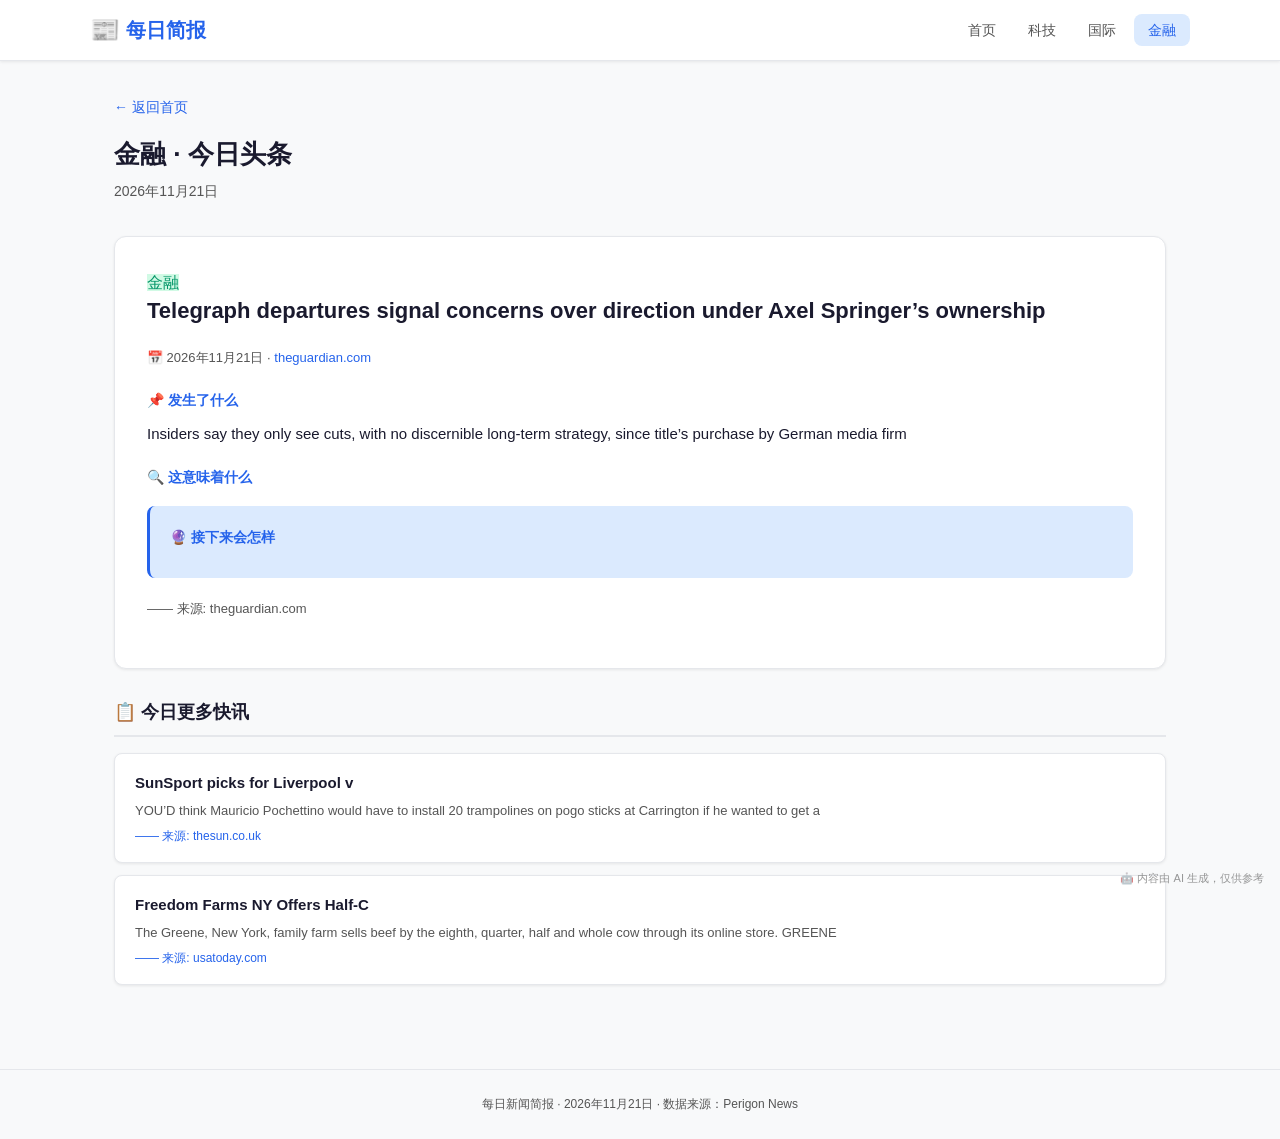
==== public/finance.html @ f63179ae "📰 每日简报 2026-11-21" ====
<!DOCTYPE html>
<html lang="zh-CN">
<head>
  <meta charset="UTF-8">
  <meta name="viewport" content="width=device-width, initial-scale=1.0">
  <title>金融 · 每日新闻简报 2026-11-21</title>
  <link rel="stylesheet" href="styles.css">
</head>
<body>

<nav class="navbar">
  <div class="navbar-inner">
    <a href="index.html" class="logo"><span>📰</span> 每日简报</a>
    <ul class="nav-links">
      <li><a href="index.html">首页</a></li>
      <li><a href="tech.html">科技</a></li>
      <li><a href="politics.html">国际</a></li>
      <li><a href="finance.html" class="active">金融</a></li>
    </ul>
  </div>
</nav>

<div class="container">

  <div class="column-header">
    <a href="index.html" class="back-link">← 返回首页</a>
    <h1>金融 · 今日头条</h1>
    <p style="color:var(--text-secondary);font-size:14px;">2026年11月21日</p>
  </div>

<div class="deep-analysis">

    <span class="tag tag-finance" style="margin-bottom:12px;">金融</span>
    <h2>Telegraph departures signal concerns over direction under Axel Springer’s ownership</h2>

    <p class="article-meta">
      📅 2026年11月21日 ·
      <span class="source">theguardian.com</span>
    </p>

    <div class="section-label">📌 发生了什么</div>
    <p>Insiders say they only see cuts, with no discernible long-term strategy, since title’s purchase by German media firm</p>

    <div class="section-label">🔍 这意味着什么</div>
    <p></p>

    <div class="prediction-box">
      <div class="section-label" style="margin-top:0;">🔮 接下来会怎样</div>
      <p></p>
    </div>

      <p class="article-meta" style="margin-top:20px;">—— 来源: theguardian.com</p>

  </div>

<div class="brief-section">
    <h3>📋 今日更多快讯</h3>

    <div class="brief-item">
      <div class="brief-title">SunSport picks for Liverpool v</div>
      <div class="brief-summary">YOU’D think Mauricio Pochettino would have to install 20 trampolines on pogo sticks at Carrington if he wanted to get a </div>
      <div class="brief-source">—— 来源: thesun.co.uk</div>
    </div>
    <div class="brief-item">
      <div class="brief-title">Freedom Farms NY Offers Half-C</div>
      <div class="brief-summary">The Greene, New York, family farm sells beef by the eighth, quarter, half and whole cow through its online store. GREENE</div>
      <div class="brief-source">—— 来源: usatoday.com</div>
    </div>

  </div>

</div>

<div class="footer">
  <p>每日新闻简报 · 2026年11月21日 · 数据来源：Perigon News</p>
</div>
<div class="ai-badge">🤖 内容由 AI 生成，仅供参考</div>

</body>
</html>
---- public/styles.css ----
/* ========================================
   每日新闻简报 - 响应式样式
   ======================================== */

:root {
  --bg: #f8f9fa;
  --bg-card: #ffffff;
  --text: #1a1a2e;
  --text-secondary: #555;
  --accent: #2563eb;
  --accent-light: #dbeafe;
  --border: #e5e7eb;
  --tag-tech: #3b82f6;
  --tag-politics: #ef4444;
  --tag-finance: #10b981;
  --shadow: 0 1px 3px rgba(0,0,0,0.08);
  --radius: 12px;
}

@media (prefers-color-scheme: dark) {
  :root {
    --bg: #0f172a;
    --bg-card: #1e293b;
    --text: #e2e8f0;
    --text-secondary: #94a3b8;
    --accent: #60a5fa;
    --accent-light: #1e3a5f;
    --border: #334155;
    --shadow: 0 1px 3px rgba(0,0,0,0.3);
  }
}

* { margin: 0; padding: 0; box-sizing: border-box; }

body {
  font-family: -apple-system, BlinkMacSystemFont, "Segoe UI", "Noto Sans SC", "PingFang SC", "Microsoft YaHei", sans-serif;
  background: var(--bg);
  color: var(--text);
  line-height: 1.7;
  min-height: 100vh;
}

/* 导航栏 */
.navbar {
  background: var(--bg-card);
  border-bottom: 1px solid var(--border);
  padding: 0 24px;
  position: sticky;
  top: 0;
  z-index: 100;
  backdrop-filter: blur(12px);
  box-shadow: var(--shadow);
}

.navbar-inner {
  max-width: 1100px;
  margin: 0 auto;
  display: flex;
  align-items: center;
  height: 60px;
  gap: 8px;
}

.navbar .logo {
  font-size: 20px;
  font-weight: 700;
  color: var(--accent);
  text-decoration: none;
  margin-right: auto;
  display: flex;
  align-items: center;
  gap: 6px;
}

.navbar .logo span { font-size: 24px; }

.nav-links {
  display: flex;
  gap: 4px;
  list-style: none;
}

.nav-links a {
  text-decoration: none;
  color: var(--text-secondary);
  padding: 8px 14px;
  border-radius: 8px;
  font-size: 14px;
  font-weight: 500;
  transition: all 0.2s;
}

.nav-links a:hover,
.nav-links a.active {
  background: var(--accent-light);
  color: var(--accent);
}

/* 主容器 */
.container {
  max-width: 1100px;
  margin: 0 auto;
  padding: 32px 24px;
}

/* 日期标题 */
.date-header {
  text-align: center;
  margin-bottom: 36px;
}

.date-header h1 {
  font-size: 28px;
  font-weight: 700;
  margin-bottom: 6px;
}

.date-header p {
  color: var(--text-secondary);
  font-size: 14px;
}

/* 首页三栏概览 */
.overview-grid {
  display: grid;
  grid-template-columns: repeat(3, 1fr);
  gap: 20px;
  margin-bottom: 40px;
}

@media (max-width: 900px) {
  .overview-grid { grid-template-columns: repeat(2, 1fr); }
}

@media (max-width: 600px) {
  .overview-grid { grid-template-columns: 1fr; }
}

.overview-card {
  background: var(--bg-card);
  border-radius: var(--radius);
  padding: 24px;
  box-shadow: var(--shadow);
  border: 1px solid var(--border);
  transition: transform 0.2s;
  text-decoration: none;
  color: inherit;
  display: block;
}

.overview-card:hover { transform: translateY(-2px); }

.overview-card .card-img {
  display: block;
  width: calc(100% + 48px);
  height: 180px;
  object-fit: cover;
  margin: -24px -24px 16px -24px;
  border-radius: var(--radius) var(--radius) 0 0;
  background: var(--accent-light);
}

.overview-card .tag {
  display: inline-block;
  padding: 4px 12px;
  border-radius: 20px;
  font-size: 12px;
  font-weight: 600;
  margin-bottom: 12px;
}

.tag-tech { background: #dbeafe; color: #2563eb; }
.tag-politics { background: #fee2e2; color: #dc2626; }
.tag-finance { background: #d1fae5; color: #059669; }

@media (prefers-color-scheme: dark) {
  .tag-tech { background: #1e3a5f; color: #60a5fa; }
  .tag-politics { background: #3b1a1a; color: #f87171; }
  .tag-finance { background: #0a3d2a; color: #34d399; }
}

.overview-card h3 {
  font-size: 16px;
  margin-bottom: 8px;
  line-height: 1.4;
}

.overview-card .excerpt {
  font-size: 13px;
  color: var(--text-secondary);
  line-height: 1.5;
}

.overview-card .more-link {
  display: inline-block;
  margin-top: 12px;
  font-size: 13px;
  color: var(--accent);
  font-weight: 500;
}

/* 栏目页 */
.column-header {
  margin-bottom: 32px;
}

.column-header h1 {
  font-size: 26px;
  margin-bottom: 4px;
}

.column-header .back-link {
  color: var(--accent);
  text-decoration: none;
  font-size: 14px;
  display: inline-flex;
  align-items: center;
  gap: 4px;
  margin-bottom: 12px;
}

.column-header .back-link:hover { text-decoration: underline; }

/* 深度分析卡片 */
.deep-analysis {
  background: var(--bg-card);
  border-radius: var(--radius);
  padding: 32px;
  box-shadow: var(--shadow);
  border: 1px solid var(--border);
  margin-bottom: 28px;
}

.deep-analysis .article-meta {
  font-size: 13px;
  color: var(--text-secondary);
  margin-bottom: 16px;
}

.deep-analysis .article-meta .source {
  color: var(--accent);
}

.deep-analysis h2 {
  font-size: 22px;
  line-height: 1.4;
  margin-bottom: 20px;
}

.deep-analysis .section-label {
  font-size: 14px;
  font-weight: 600;
  color: var(--accent);
  margin-bottom: 8px;
  margin-top: 20px;
}

.deep-analysis .section-label:first-child { margin-top: 0; }

.deep-analysis p {
  margin-bottom: 16px;
  font-size: 15px;
  color: var(--text);
  text-align: justify;
}

.deep-analysis .prediction-box {
  background: var(--accent-light);
  border-radius: 8px;
  padding: 20px;
  margin-top: 16px;
  border-left: 3px solid var(--accent);
}

.deep-analysis .prediction-box p {
  margin-bottom: 0;
  font-size: 14px;
}

/* 快讯列表 */
.brief-section {
  margin-top: 28px;
}

.brief-section h3 {
  font-size: 18px;
  margin-bottom: 16px;
  padding-bottom: 8px;
  border-bottom: 2px solid var(--border);
}

.brief-item {
  background: var(--bg-card);
  border-radius: 8px;
  padding: 16px 20px;
  box-shadow: var(--shadow);
  border: 1px solid var(--border);
  margin-bottom: 12px;
}

.brief-item .brief-title {
  font-size: 15px;
  font-weight: 600;
  margin-bottom: 4px;
}

.brief-item .brief-summary {
  font-size: 13px;
  color: var(--text-secondary);
}

.brief-item .brief-source {
  font-size: 12px;
  color: var(--accent);
  margin-top: 4px;
}

/* 底部 */
.footer {
  text-align: center;
  padding: 24px;
  color: var(--text-secondary);
  font-size: 12px;
  border-top: 1px solid var(--border);
  margin-top: 40px;
}

/* 空状态 */
.empty-state {
  text-align: center;
  padding: 60px 24px;
  color: var(--text-secondary);
}

.empty-state .icon { font-size: 48px; margin-bottom: 16px; }
.empty-state p { font-size: 14px; }

/* AI 生成标识 */
.ai-badge {
  position: fixed;
  bottom: 12px;
  right: 16px;
  font-size: 11px;
  color: var(--text-secondary);
  opacity: 0.6;
  z-index: 50;
  pointer-events: none;
}
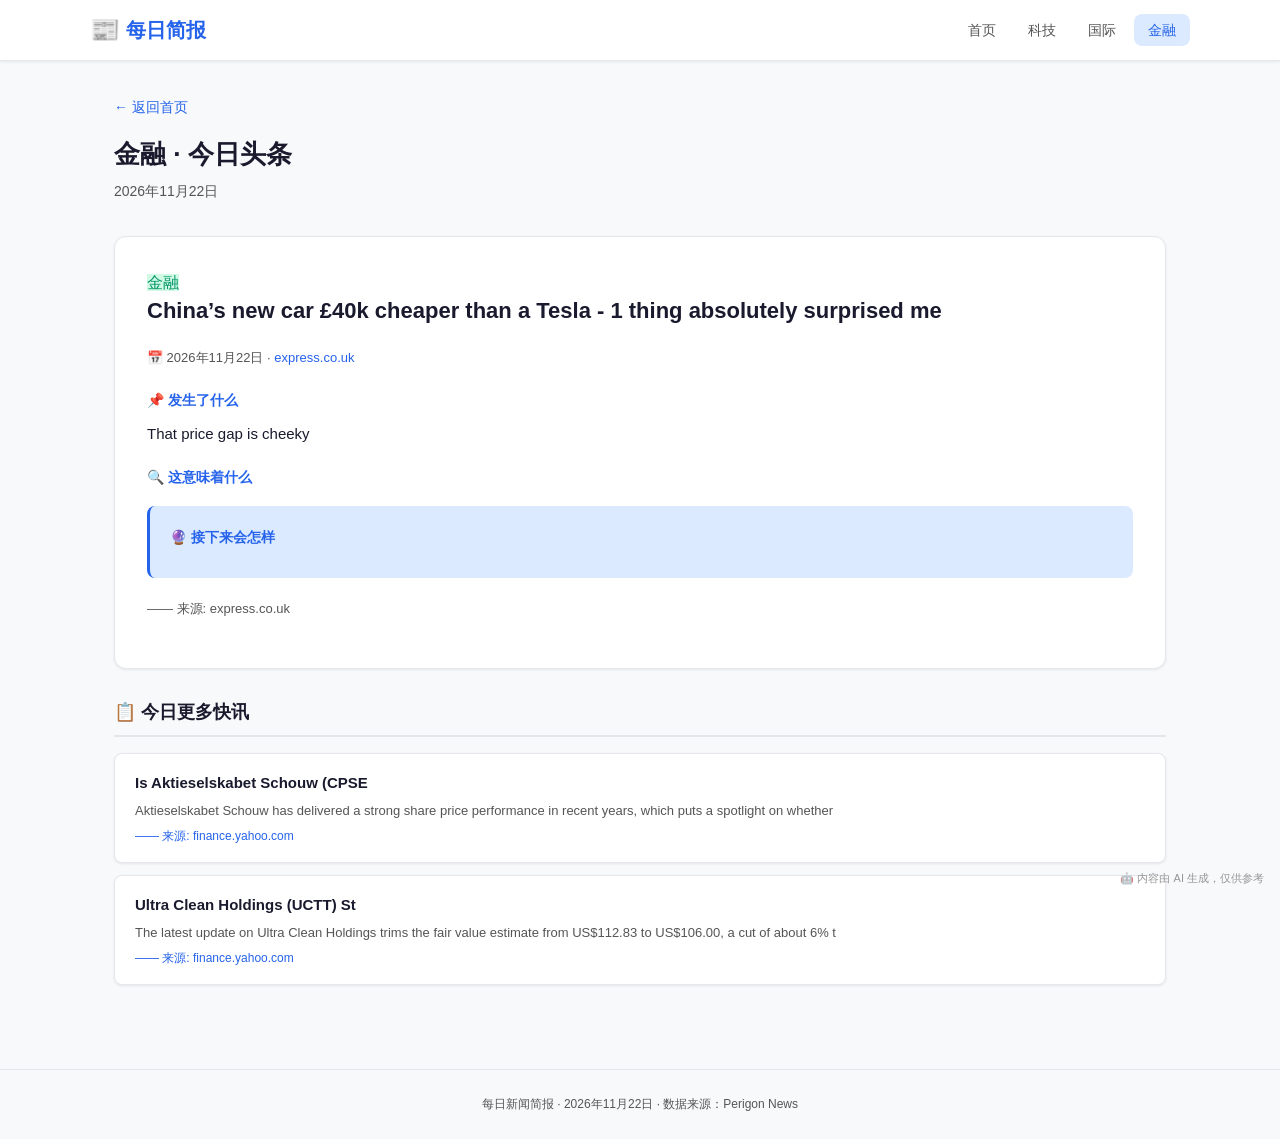
==== commit 6c28dbb4: "📰 每日简报 2026-11-22" ====
--- a/public/finance.html
+++ b/public/finance.html
@@ -3,7 +3,7 @@
 <head>
   <meta charset="UTF-8">
   <meta name="viewport" content="width=device-width, initial-scale=1.0">
-  <title>金融 · 每日新闻简报 2026-11-21</title>
+  <title>金融 · 每日新闻简报 2026-11-22</title>
   <link rel="stylesheet" href="styles.css">
 </head>
 <body>
@@ -25,21 +25,21 @@
   <div class="column-header">
     <a href="index.html" class="back-link">← 返回首页</a>
     <h1>金融 · 今日头条</h1>
-    <p style="color:var(--text-secondary);font-size:14px;">2026年11月21日</p>
+    <p style="color:var(--text-secondary);font-size:14px;">2026年11月22日</p>
   </div>
 
 <div class="deep-analysis">
 
     <span class="tag tag-finance" style="margin-bottom:12px;">金融</span>
-    <h2>Telegraph departures signal concerns over direction under Axel Springer’s ownership</h2>
+    <h2>China’s new car £40k cheaper than a Tesla - 1 thing absolutely surprised me</h2>
 
     <p class="article-meta">
-      📅 2026年11月21日 ·
-      <span class="source">theguardian.com</span>
+      📅 2026年11月22日 ·
+      <span class="source">express.co.uk</span>
     </p>
 
     <div class="section-label">📌 发生了什么</div>
-    <p>Insiders say they only see cuts, with no discernible long-term strategy, since title’s purchase by German media firm</p>
+    <p>That price gap is cheeky</p>
 
     <div class="section-label">🔍 这意味着什么</div>
     <p></p>
@@ -49,7 +49,7 @@
       <p></p>
     </div>
 
-      <p class="article-meta" style="margin-top:20px;">—— 来源: theguardian.com</p>
+      <p class="article-meta" style="margin-top:20px;">—— 来源: express.co.uk</p>
 
   </div>
 
@@ -57,14 +57,14 @@
     <h3>📋 今日更多快讯</h3>
 
     <div class="brief-item">
-      <div class="brief-title">SunSport picks for Liverpool v</div>
-      <div class="brief-summary">YOU’D think Mauricio Pochettino would have to install 20 trampolines on pogo sticks at Carrington if he wanted to get a </div>
-      <div class="brief-source">—— 来源: thesun.co.uk</div>
+      <div class="brief-title">Is Aktieselskabet Schouw (CPSE</div>
+      <div class="brief-summary">Aktieselskabet Schouw has delivered a strong share price performance in recent years, which puts a spotlight on whether </div>
+      <div class="brief-source">—— 来源: finance.yahoo.com</div>
     </div>
     <div class="brief-item">
-      <div class="brief-title">Freedom Farms NY Offers Half-C</div>
-      <div class="brief-summary">The Greene, New York, family farm sells beef by the eighth, quarter, half and whole cow through its online store. GREENE</div>
-      <div class="brief-source">—— 来源: usatoday.com</div>
+      <div class="brief-title">Ultra Clean Holdings (UCTT) St</div>
+      <div class="brief-summary">The latest update on Ultra Clean Holdings trims the fair value estimate from US$112.83 to US$106.00, a cut of about 6% t</div>
+      <div class="brief-source">—— 来源: finance.yahoo.com</div>
     </div>
 
   </div>
@@ -72,7 +72,7 @@
 </div>
 
 <div class="footer">
-  <p>每日新闻简报 · 2026年11月21日 · 数据来源：Perigon News</p>
+  <p>每日新闻简报 · 2026年11月22日 · 数据来源：Perigon News</p>
 </div>
 <div class="ai-badge">🤖 内容由 AI 生成，仅供参考</div>
 
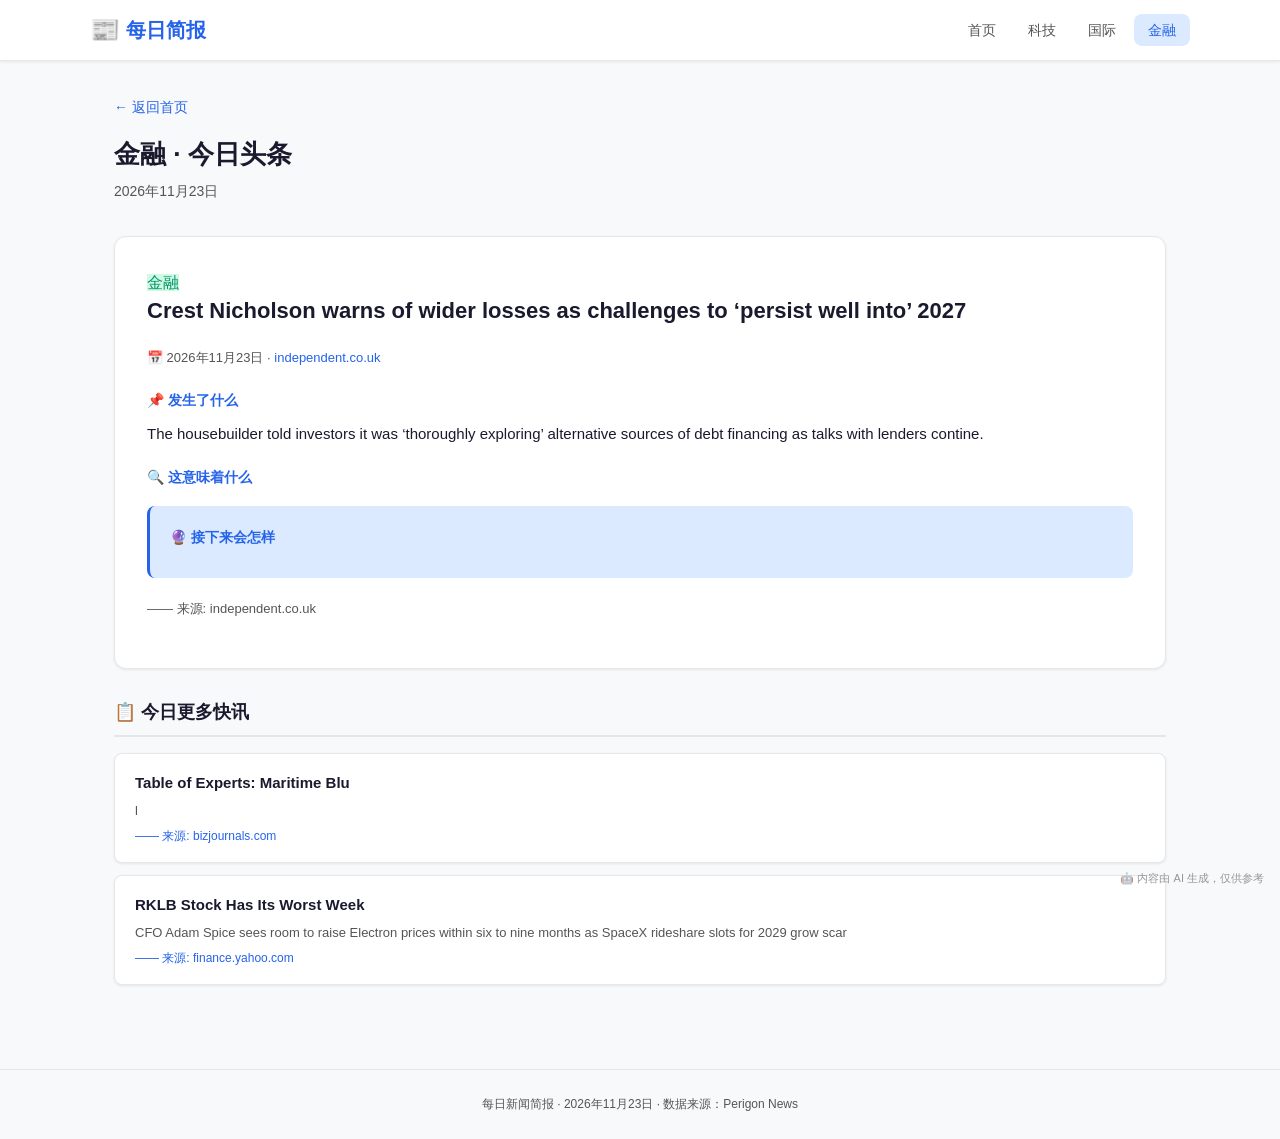
==== commit 5c0733ce: "📰 每日简报 2026-11-23" ====
--- a/public/finance.html
+++ b/public/finance.html
@@ -3,7 +3,7 @@
 <head>
   <meta charset="UTF-8">
   <meta name="viewport" content="width=device-width, initial-scale=1.0">
-  <title>金融 · 每日新闻简报 2026-11-22</title>
+  <title>金融 · 每日新闻简报 2026-11-23</title>
   <link rel="stylesheet" href="styles.css">
 </head>
 <body>
@@ -25,21 +25,21 @@
   <div class="column-header">
     <a href="index.html" class="back-link">← 返回首页</a>
     <h1>金融 · 今日头条</h1>
-    <p style="color:var(--text-secondary);font-size:14px;">2026年11月22日</p>
+    <p style="color:var(--text-secondary);font-size:14px;">2026年11月23日</p>
   </div>
 
 <div class="deep-analysis">
 
     <span class="tag tag-finance" style="margin-bottom:12px;">金融</span>
-    <h2>China’s new car £40k cheaper than a Tesla - 1 thing absolutely surprised me</h2>
+    <h2>Crest Nicholson warns of wider losses as challenges to ‘persist well into’ 2027</h2>
 
     <p class="article-meta">
-      📅 2026年11月22日 ·
-      <span class="source">express.co.uk</span>
+      📅 2026年11月23日 ·
+      <span class="source">independent.co.uk</span>
     </p>
 
     <div class="section-label">📌 发生了什么</div>
-    <p>That price gap is cheeky</p>
+    <p>The housebuilder told investors it was ‘thoroughly exploring’ alternative sources of debt financing as talks with lenders contine.</p>
 
     <div class="section-label">🔍 这意味着什么</div>
     <p></p>
@@ -49,7 +49,7 @@
       <p></p>
     </div>
 
-      <p class="article-meta" style="margin-top:20px;">—— 来源: express.co.uk</p>
+      <p class="article-meta" style="margin-top:20px;">—— 来源: independent.co.uk</p>
 
   </div>
 
@@ -57,13 +57,13 @@
     <h3>📋 今日更多快讯</h3>
 
     <div class="brief-item">
-      <div class="brief-title">Is Aktieselskabet Schouw (CPSE</div>
-      <div class="brief-summary">Aktieselskabet Schouw has delivered a strong share price performance in recent years, which puts a spotlight on whether </div>
-      <div class="brief-source">—— 来源: finance.yahoo.com</div>
+      <div class="brief-title">Table of Experts: Maritime Blu</div>
+      <div class="brief-summary">l</div>
+      <div class="brief-source">—— 来源: bizjournals.com</div>
     </div>
     <div class="brief-item">
-      <div class="brief-title">Ultra Clean Holdings (UCTT) St</div>
-      <div class="brief-summary">The latest update on Ultra Clean Holdings trims the fair value estimate from US$112.83 to US$106.00, a cut of about 6% t</div>
+      <div class="brief-title">RKLB Stock Has Its Worst Week </div>
+      <div class="brief-summary">CFO Adam Spice sees room to raise Electron prices within six to nine months as SpaceX rideshare slots for 2029 grow scar</div>
       <div class="brief-source">—— 来源: finance.yahoo.com</div>
     </div>
 
@@ -72,7 +72,7 @@
 </div>
 
 <div class="footer">
-  <p>每日新闻简报 · 2026年11月22日 · 数据来源：Perigon News</p>
+  <p>每日新闻简报 · 2026年11月23日 · 数据来源：Perigon News</p>
 </div>
 <div class="ai-badge">🤖 内容由 AI 生成，仅供参考</div>
 
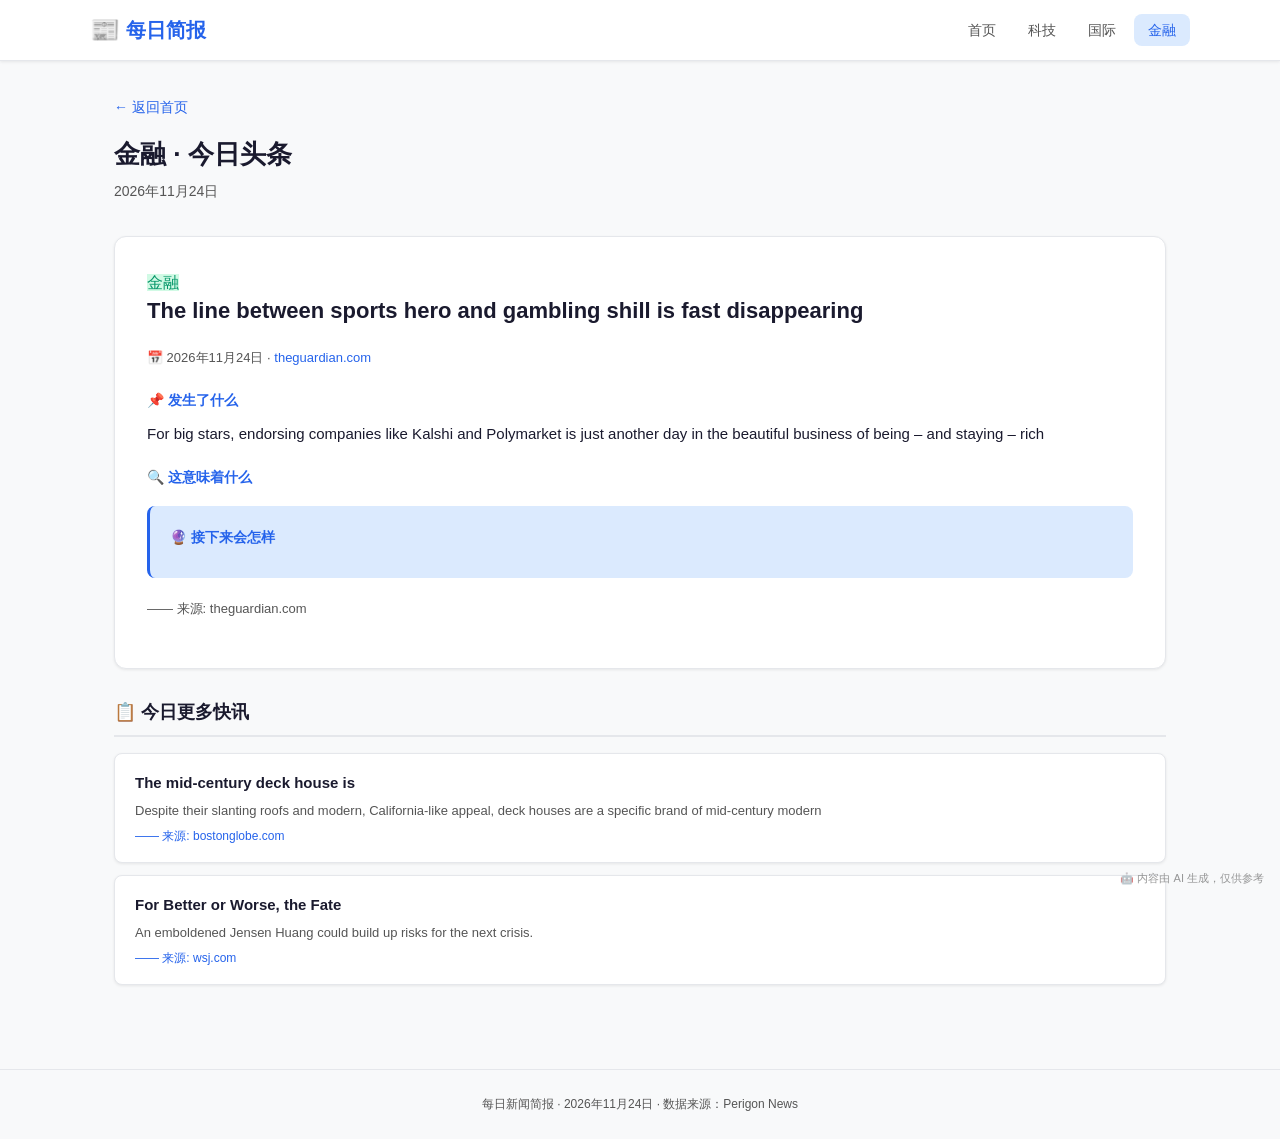
==== commit e2afe699: "📰 每日简报 2026-11-24" ====
--- a/public/finance.html
+++ b/public/finance.html
@@ -3,7 +3,7 @@
 <head>
   <meta charset="UTF-8">
   <meta name="viewport" content="width=device-width, initial-scale=1.0">
-  <title>金融 · 每日新闻简报 2026-11-23</title>
+  <title>金融 · 每日新闻简报 2026-11-24</title>
   <link rel="stylesheet" href="styles.css">
 </head>
 <body>
@@ -25,21 +25,21 @@
   <div class="column-header">
     <a href="index.html" class="back-link">← 返回首页</a>
     <h1>金融 · 今日头条</h1>
-    <p style="color:var(--text-secondary);font-size:14px;">2026年11月23日</p>
+    <p style="color:var(--text-secondary);font-size:14px;">2026年11月24日</p>
   </div>
 
 <div class="deep-analysis">
 
     <span class="tag tag-finance" style="margin-bottom:12px;">金融</span>
-    <h2>Crest Nicholson warns of wider losses as challenges to ‘persist well into’ 2027</h2>
+    <h2>The line between sports hero and gambling shill is fast disappearing</h2>
 
     <p class="article-meta">
-      📅 2026年11月23日 ·
-      <span class="source">independent.co.uk</span>
+      📅 2026年11月24日 ·
+      <span class="source">theguardian.com</span>
     </p>
 
     <div class="section-label">📌 发生了什么</div>
-    <p>The housebuilder told investors it was ‘thoroughly exploring’ alternative sources of debt financing as talks with lenders contine.</p>
+    <p>For big stars, endorsing companies like Kalshi and Polymarket is just another day in the beautiful business of being – and staying – rich</p>
 
     <div class="section-label">🔍 这意味着什么</div>
     <p></p>
@@ -49,7 +49,7 @@
       <p></p>
     </div>
 
-      <p class="article-meta" style="margin-top:20px;">—— 来源: independent.co.uk</p>
+      <p class="article-meta" style="margin-top:20px;">—— 来源: theguardian.com</p>
 
   </div>
 
@@ -57,14 +57,14 @@
     <h3>📋 今日更多快讯</h3>
 
     <div class="brief-item">
-      <div class="brief-title">Table of Experts: Maritime Blu</div>
-      <div class="brief-summary">l</div>
-      <div class="brief-source">—— 来源: bizjournals.com</div>
+      <div class="brief-title">The mid-century deck house is </div>
+      <div class="brief-summary">Despite their slanting roofs and modern, California-like appeal, deck houses are a specific brand of mid-century modern </div>
+      <div class="brief-source">—— 来源: bostonglobe.com</div>
     </div>
     <div class="brief-item">
-      <div class="brief-title">RKLB Stock Has Its Worst Week </div>
-      <div class="brief-summary">CFO Adam Spice sees room to raise Electron prices within six to nine months as SpaceX rideshare slots for 2029 grow scar</div>
-      <div class="brief-source">—— 来源: finance.yahoo.com</div>
+      <div class="brief-title">For Better or Worse, the Fate </div>
+      <div class="brief-summary">An emboldened Jensen Huang could build up risks for the next crisis.</div>
+      <div class="brief-source">—— 来源: wsj.com</div>
     </div>
 
   </div>
@@ -72,7 +72,7 @@
 </div>
 
 <div class="footer">
-  <p>每日新闻简报 · 2026年11月23日 · 数据来源：Perigon News</p>
+  <p>每日新闻简报 · 2026年11月24日 · 数据来源：Perigon News</p>
 </div>
 <div class="ai-badge">🤖 内容由 AI 生成，仅供参考</div>
 
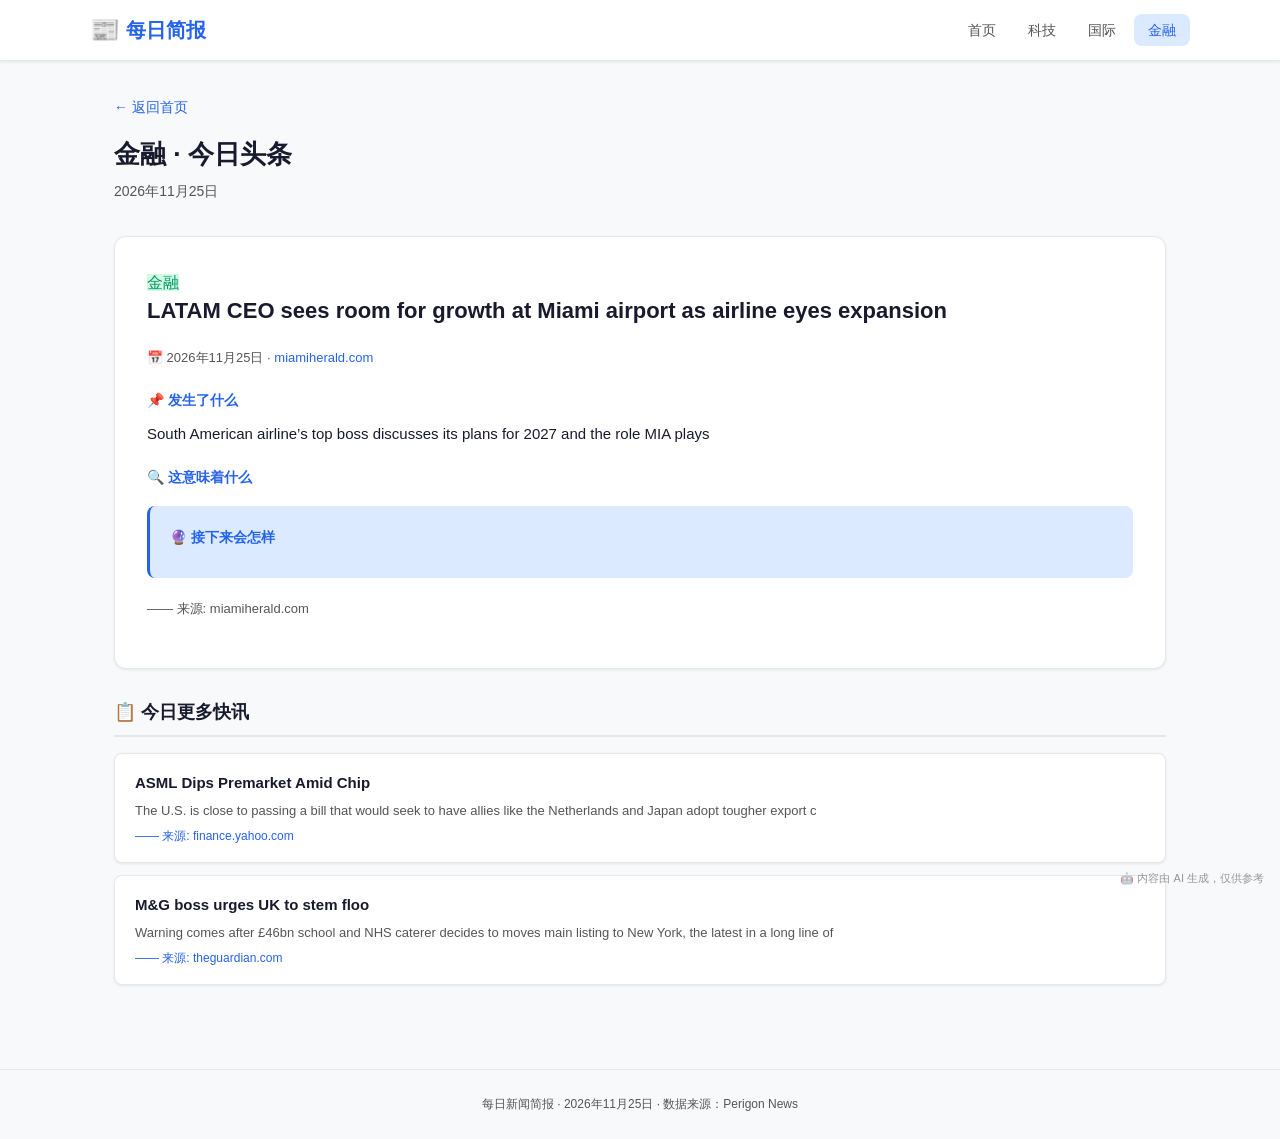
==== commit 633c4db6: "📰 每日简报 2026-11-25" ====
--- a/public/finance.html
+++ b/public/finance.html
@@ -3,7 +3,7 @@
 <head>
   <meta charset="UTF-8">
   <meta name="viewport" content="width=device-width, initial-scale=1.0">
-  <title>金融 · 每日新闻简报 2026-11-24</title>
+  <title>金融 · 每日新闻简报 2026-11-25</title>
   <link rel="stylesheet" href="styles.css">
 </head>
 <body>
@@ -25,21 +25,21 @@
   <div class="column-header">
     <a href="index.html" class="back-link">← 返回首页</a>
     <h1>金融 · 今日头条</h1>
-    <p style="color:var(--text-secondary);font-size:14px;">2026年11月24日</p>
+    <p style="color:var(--text-secondary);font-size:14px;">2026年11月25日</p>
   </div>
 
 <div class="deep-analysis">
 
     <span class="tag tag-finance" style="margin-bottom:12px;">金融</span>
-    <h2>The line between sports hero and gambling shill is fast disappearing</h2>
+    <h2>LATAM CEO sees room for growth at Miami airport as airline eyes expansion</h2>
 
     <p class="article-meta">
-      📅 2026年11月24日 ·
-      <span class="source">theguardian.com</span>
+      📅 2026年11月25日 ·
+      <span class="source">miamiherald.com</span>
     </p>
 
     <div class="section-label">📌 发生了什么</div>
-    <p>For big stars, endorsing companies like Kalshi and Polymarket is just another day in the beautiful business of being – and staying – rich</p>
+    <p>South American airline’s top boss discusses its plans for 2027 and the role MIA plays</p>
 
     <div class="section-label">🔍 这意味着什么</div>
     <p></p>
@@ -49,7 +49,7 @@
       <p></p>
     </div>
 
-      <p class="article-meta" style="margin-top:20px;">—— 来源: theguardian.com</p>
+      <p class="article-meta" style="margin-top:20px;">—— 来源: miamiherald.com</p>
 
   </div>
 
@@ -57,14 +57,14 @@
     <h3>📋 今日更多快讯</h3>
 
     <div class="brief-item">
-      <div class="brief-title">The mid-century deck house is </div>
-      <div class="brief-summary">Despite their slanting roofs and modern, California-like appeal, deck houses are a specific brand of mid-century modern </div>
-      <div class="brief-source">—— 来源: bostonglobe.com</div>
+      <div class="brief-title">ASML Dips Premarket Amid Chip </div>
+      <div class="brief-summary">The U.S. is close to passing a bill that would seek to have allies like the Netherlands and Japan adopt tougher export c</div>
+      <div class="brief-source">—— 来源: finance.yahoo.com</div>
     </div>
     <div class="brief-item">
-      <div class="brief-title">For Better or Worse, the Fate </div>
-      <div class="brief-summary">An emboldened Jensen Huang could build up risks for the next crisis.</div>
-      <div class="brief-source">—— 来源: wsj.com</div>
+      <div class="brief-title">M&G boss urges UK to stem floo</div>
+      <div class="brief-summary">Warning comes after £46bn school and NHS caterer decides to moves main listing to New York, the latest in a long line of</div>
+      <div class="brief-source">—— 来源: theguardian.com</div>
     </div>
 
   </div>
@@ -72,7 +72,7 @@
 </div>
 
 <div class="footer">
-  <p>每日新闻简报 · 2026年11月24日 · 数据来源：Perigon News</p>
+  <p>每日新闻简报 · 2026年11月25日 · 数据来源：Perigon News</p>
 </div>
 <div class="ai-badge">🤖 内容由 AI 生成，仅供参考</div>
 
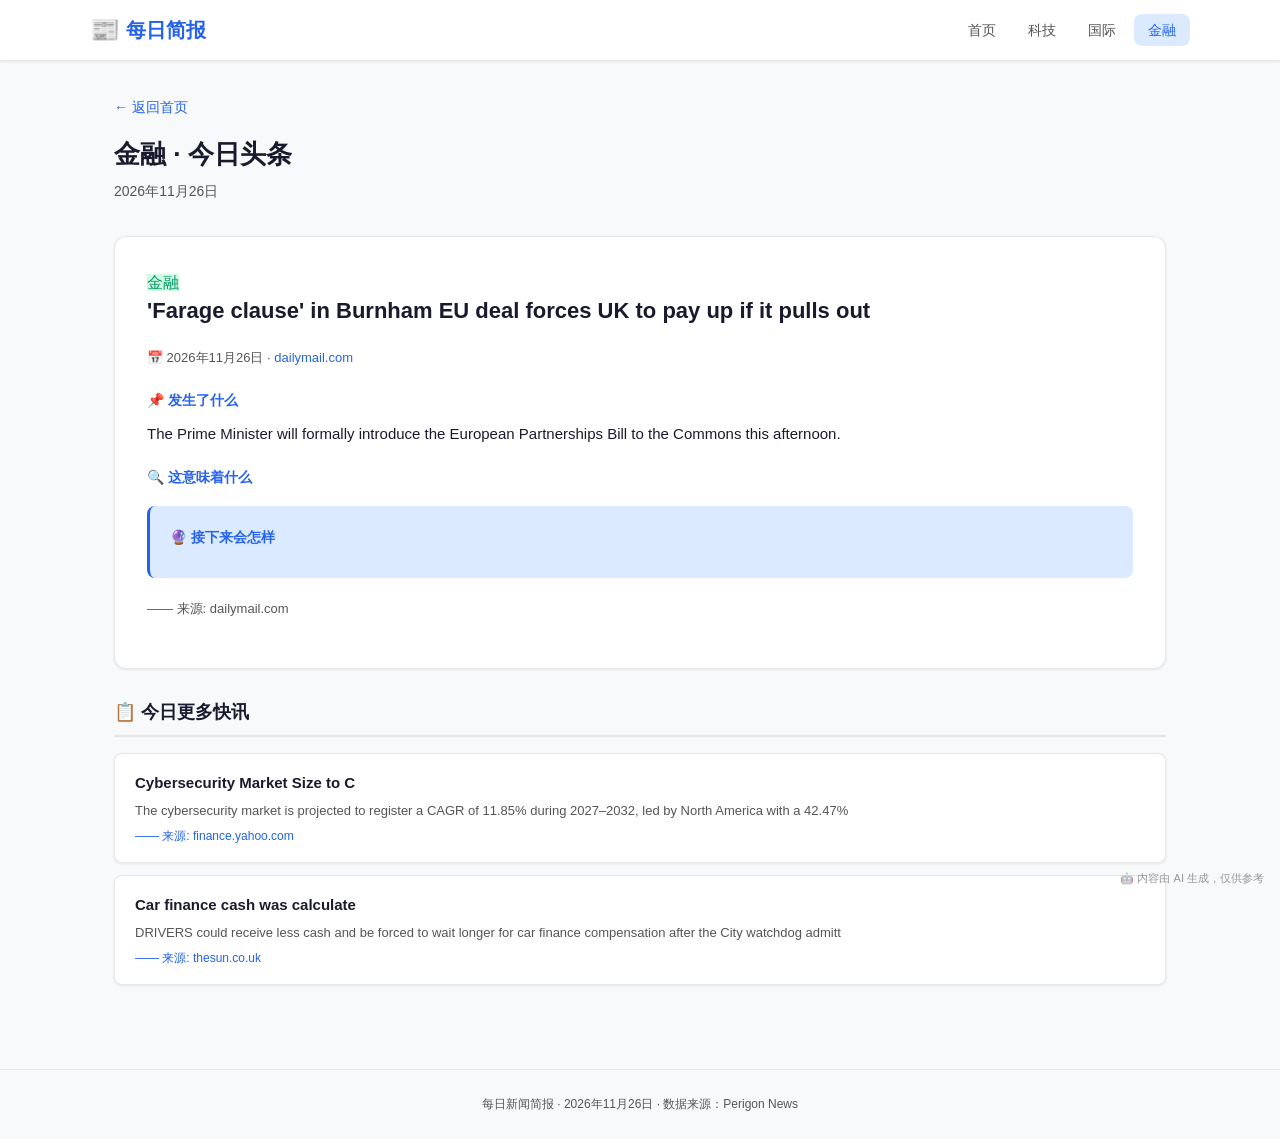
==== commit e2bfbf81: "📰 每日简报 2026-11-26" ====
--- a/public/finance.html
+++ b/public/finance.html
@@ -3,7 +3,7 @@
 <head>
   <meta charset="UTF-8">
   <meta name="viewport" content="width=device-width, initial-scale=1.0">
-  <title>金融 · 每日新闻简报 2026-11-25</title>
+  <title>金融 · 每日新闻简报 2026-11-26</title>
   <link rel="stylesheet" href="styles.css">
 </head>
 <body>
@@ -25,21 +25,21 @@
   <div class="column-header">
     <a href="index.html" class="back-link">← 返回首页</a>
     <h1>金融 · 今日头条</h1>
-    <p style="color:var(--text-secondary);font-size:14px;">2026年11月25日</p>
+    <p style="color:var(--text-secondary);font-size:14px;">2026年11月26日</p>
   </div>
 
 <div class="deep-analysis">
 
     <span class="tag tag-finance" style="margin-bottom:12px;">金融</span>
-    <h2>LATAM CEO sees room for growth at Miami airport as airline eyes expansion</h2>
+    <h2>'Farage clause' in Burnham EU deal forces UK to pay up if it pulls out</h2>
 
     <p class="article-meta">
-      📅 2026年11月25日 ·
-      <span class="source">miamiherald.com</span>
+      📅 2026年11月26日 ·
+      <span class="source">dailymail.com</span>
     </p>
 
     <div class="section-label">📌 发生了什么</div>
-    <p>South American airline’s top boss discusses its plans for 2027 and the role MIA plays</p>
+    <p>The Prime Minister will formally introduce the European Partnerships Bill to the Commons this afternoon.</p>
 
     <div class="section-label">🔍 这意味着什么</div>
     <p></p>
@@ -49,7 +49,7 @@
       <p></p>
     </div>
 
-      <p class="article-meta" style="margin-top:20px;">—— 来源: miamiherald.com</p>
+      <p class="article-meta" style="margin-top:20px;">—— 来源: dailymail.com</p>
 
   </div>
 
@@ -57,14 +57,14 @@
     <h3>📋 今日更多快讯</h3>
 
     <div class="brief-item">
-      <div class="brief-title">ASML Dips Premarket Amid Chip </div>
-      <div class="brief-summary">The U.S. is close to passing a bill that would seek to have allies like the Netherlands and Japan adopt tougher export c</div>
+      <div class="brief-title">Cybersecurity Market Size to C</div>
+      <div class="brief-summary">The cybersecurity market is projected to register a CAGR of 11.85% during 2027–2032, led by North America with a 42.47% </div>
       <div class="brief-source">—— 来源: finance.yahoo.com</div>
     </div>
     <div class="brief-item">
-      <div class="brief-title">M&G boss urges UK to stem floo</div>
-      <div class="brief-summary">Warning comes after £46bn school and NHS caterer decides to moves main listing to New York, the latest in a long line of</div>
-      <div class="brief-source">—— 来源: theguardian.com</div>
+      <div class="brief-title">Car finance cash was calculate</div>
+      <div class="brief-summary">DRIVERS could receive less cash and be forced to wait longer for car finance compensation after the City watchdog admitt</div>
+      <div class="brief-source">—— 来源: thesun.co.uk</div>
     </div>
 
   </div>
@@ -72,7 +72,7 @@
 </div>
 
 <div class="footer">
-  <p>每日新闻简报 · 2026年11月25日 · 数据来源：Perigon News</p>
+  <p>每日新闻简报 · 2026年11月26日 · 数据来源：Perigon News</p>
 </div>
 <div class="ai-badge">🤖 内容由 AI 生成，仅供参考</div>
 
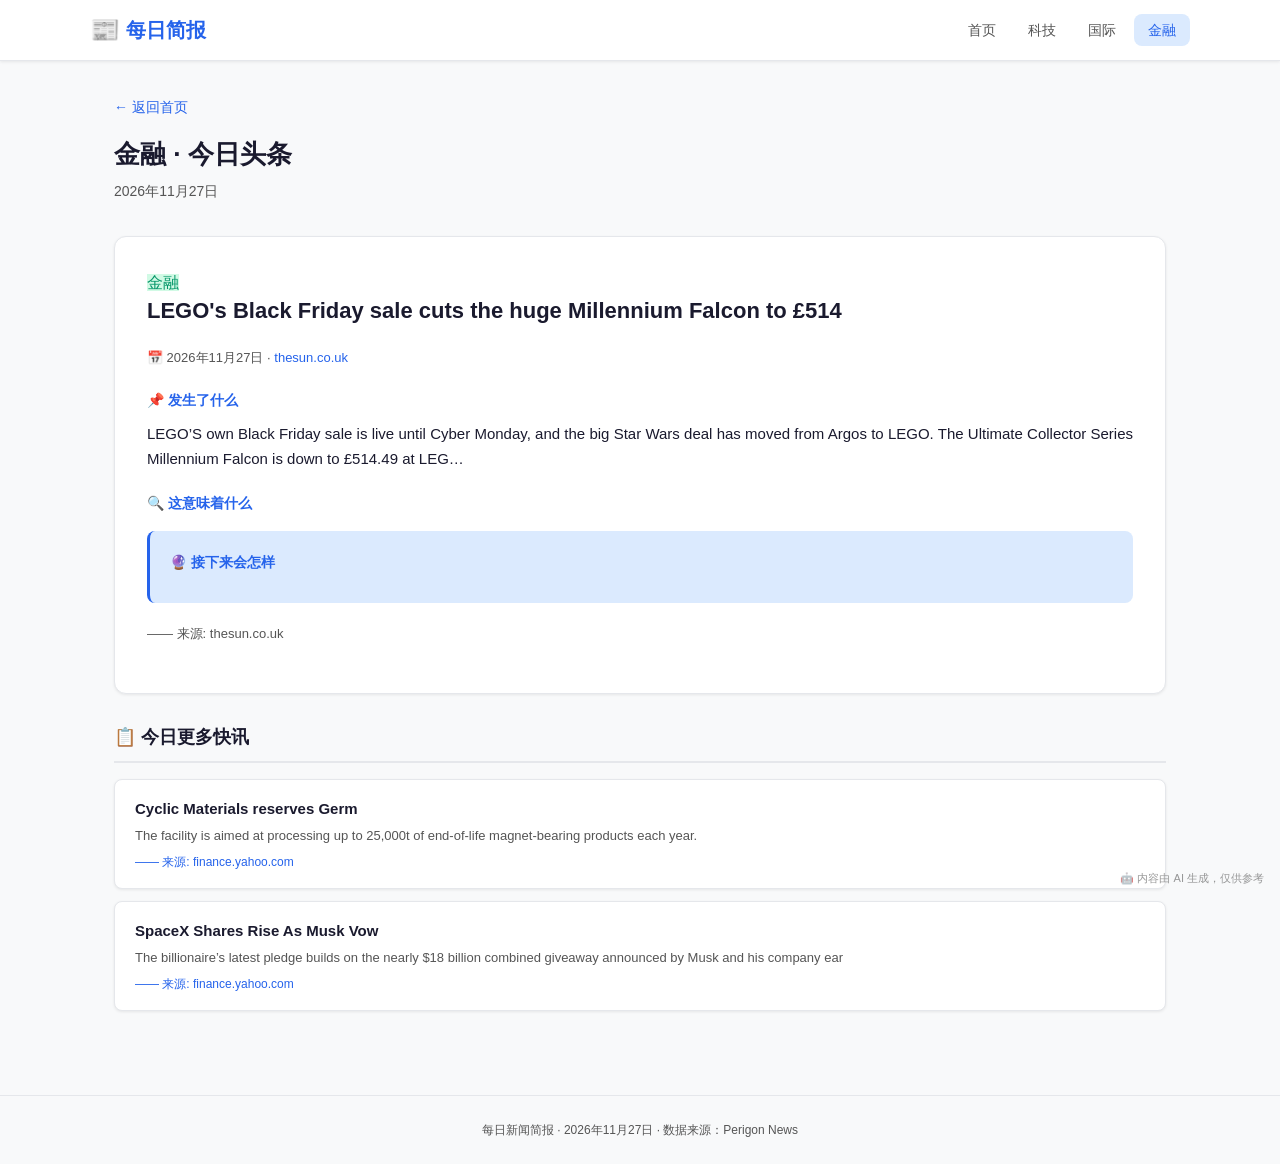
==== commit d4ff252c: "📰 每日简报 2026-11-27" ====
--- a/public/finance.html
+++ b/public/finance.html
@@ -3,7 +3,7 @@
 <head>
   <meta charset="UTF-8">
   <meta name="viewport" content="width=device-width, initial-scale=1.0">
-  <title>金融 · 每日新闻简报 2026-11-26</title>
+  <title>金融 · 每日新闻简报 2026-11-27</title>
   <link rel="stylesheet" href="styles.css">
 </head>
 <body>
@@ -25,21 +25,21 @@
   <div class="column-header">
     <a href="index.html" class="back-link">← 返回首页</a>
     <h1>金融 · 今日头条</h1>
-    <p style="color:var(--text-secondary);font-size:14px;">2026年11月26日</p>
+    <p style="color:var(--text-secondary);font-size:14px;">2026年11月27日</p>
   </div>
 
 <div class="deep-analysis">
 
     <span class="tag tag-finance" style="margin-bottom:12px;">金融</span>
-    <h2>'Farage clause' in Burnham EU deal forces UK to pay up if it pulls out</h2>
+    <h2>LEGO's Black Friday sale cuts the huge Millennium Falcon to £514</h2>
 
     <p class="article-meta">
-      📅 2026年11月26日 ·
-      <span class="source">dailymail.com</span>
+      📅 2026年11月27日 ·
+      <span class="source">thesun.co.uk</span>
     </p>
 
     <div class="section-label">📌 发生了什么</div>
-    <p>The Prime Minister will formally introduce the European Partnerships Bill to the Commons this afternoon.</p>
+    <p>LEGO’S own Black Friday sale is live until Cyber Monday, and the big Star Wars deal has moved from Argos to LEGO. The Ultimate Collector Series Millennium Falcon is down to £514.49 at LEG…</p>
 
     <div class="section-label">🔍 这意味着什么</div>
     <p></p>
@@ -49,7 +49,7 @@
       <p></p>
     </div>
 
-      <p class="article-meta" style="margin-top:20px;">—— 来源: dailymail.com</p>
+      <p class="article-meta" style="margin-top:20px;">—— 来源: thesun.co.uk</p>
 
   </div>
 
@@ -57,14 +57,14 @@
     <h3>📋 今日更多快讯</h3>
 
     <div class="brief-item">
-      <div class="brief-title">Cybersecurity Market Size to C</div>
-      <div class="brief-summary">The cybersecurity market is projected to register a CAGR of 11.85% during 2027–2032, led by North America with a 42.47% </div>
+      <div class="brief-title">Cyclic Materials reserves Germ</div>
+      <div class="brief-summary">The facility is aimed at processing up to 25,000t of end-of-life magnet-bearing products each year.</div>
       <div class="brief-source">—— 来源: finance.yahoo.com</div>
     </div>
     <div class="brief-item">
-      <div class="brief-title">Car finance cash was calculate</div>
-      <div class="brief-summary">DRIVERS could receive less cash and be forced to wait longer for car finance compensation after the City watchdog admitt</div>
-      <div class="brief-source">—— 来源: thesun.co.uk</div>
+      <div class="brief-title">SpaceX Shares Rise As Musk Vow</div>
+      <div class="brief-summary">The billionaire’s latest pledge builds on the nearly $18 billion combined giveaway announced by Musk and his company ear</div>
+      <div class="brief-source">—— 来源: finance.yahoo.com</div>
     </div>
 
   </div>
@@ -72,7 +72,7 @@
 </div>
 
 <div class="footer">
-  <p>每日新闻简报 · 2026年11月26日 · 数据来源：Perigon News</p>
+  <p>每日新闻简报 · 2026年11月27日 · 数据来源：Perigon News</p>
 </div>
 <div class="ai-badge">🤖 内容由 AI 生成，仅供参考</div>
 
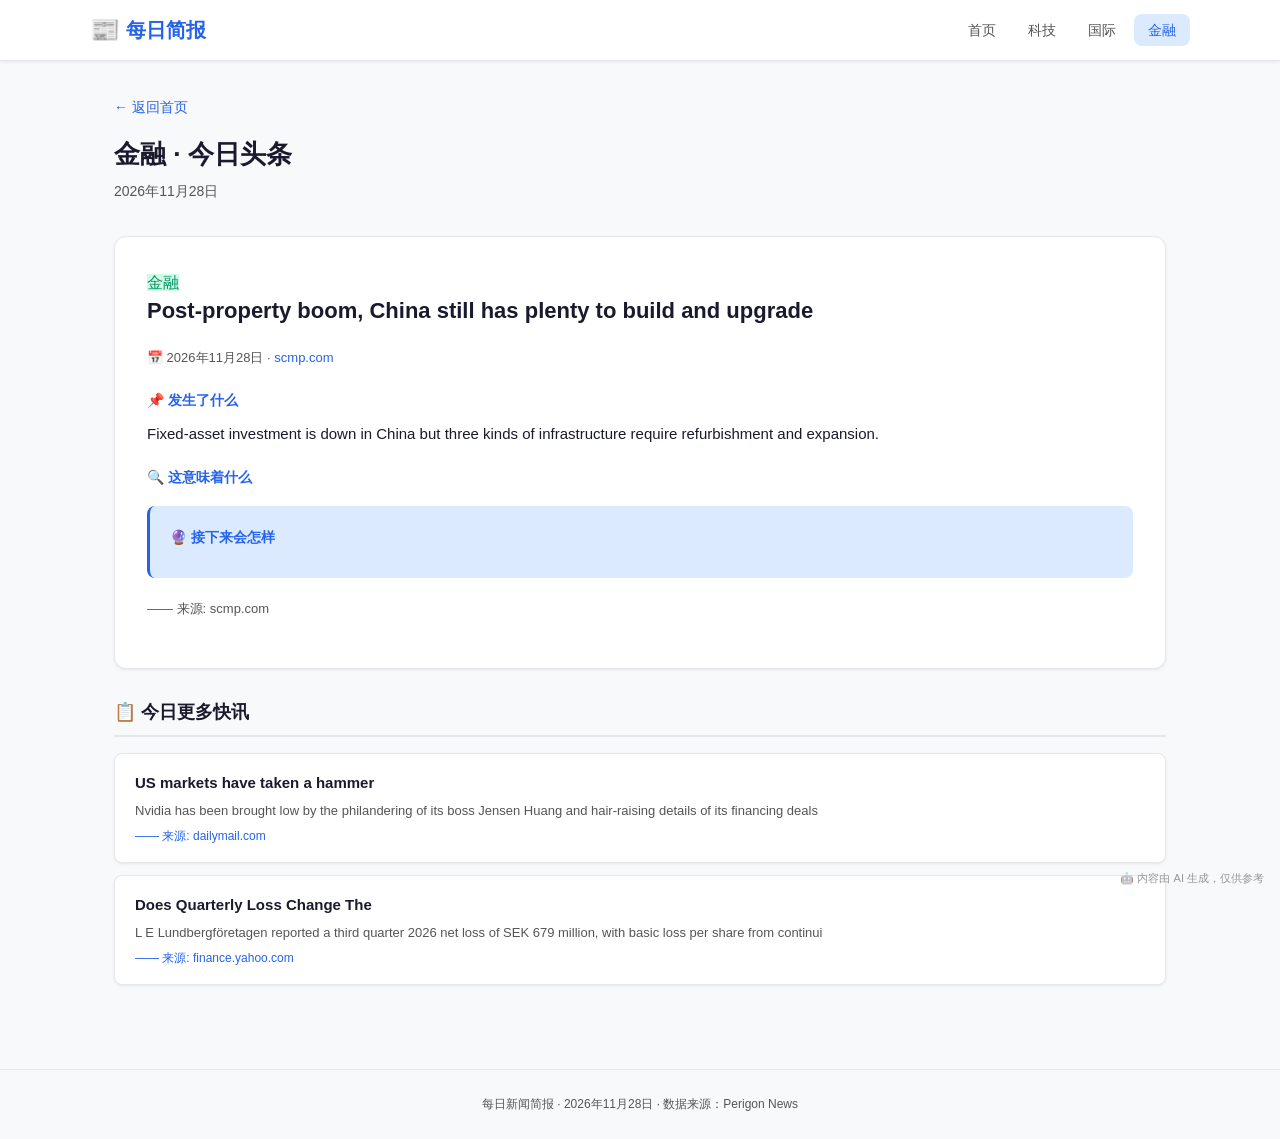
==== commit fb4e4881: "📰 每日简报 2026-11-28" ====
--- a/public/finance.html
+++ b/public/finance.html
@@ -3,7 +3,7 @@
 <head>
   <meta charset="UTF-8">
   <meta name="viewport" content="width=device-width, initial-scale=1.0">
-  <title>金融 · 每日新闻简报 2026-11-27</title>
+  <title>金融 · 每日新闻简报 2026-11-28</title>
   <link rel="stylesheet" href="styles.css">
 </head>
 <body>
@@ -25,21 +25,21 @@
   <div class="column-header">
     <a href="index.html" class="back-link">← 返回首页</a>
     <h1>金融 · 今日头条</h1>
-    <p style="color:var(--text-secondary);font-size:14px;">2026年11月27日</p>
+    <p style="color:var(--text-secondary);font-size:14px;">2026年11月28日</p>
   </div>
 
 <div class="deep-analysis">
 
     <span class="tag tag-finance" style="margin-bottom:12px;">金融</span>
-    <h2>LEGO's Black Friday sale cuts the huge Millennium Falcon to £514</h2>
+    <h2>Post-property boom, China still has plenty to build and upgrade</h2>
 
     <p class="article-meta">
-      📅 2026年11月27日 ·
-      <span class="source">thesun.co.uk</span>
+      📅 2026年11月28日 ·
+      <span class="source">scmp.com</span>
     </p>
 
     <div class="section-label">📌 发生了什么</div>
-    <p>LEGO’S own Black Friday sale is live until Cyber Monday, and the big Star Wars deal has moved from Argos to LEGO. The Ultimate Collector Series Millennium Falcon is down to £514.49 at LEG…</p>
+    <p>Fixed-asset investment is down in China but three kinds of infrastructure require refurbishment and expansion.</p>
 
     <div class="section-label">🔍 这意味着什么</div>
     <p></p>
@@ -49,7 +49,7 @@
       <p></p>
     </div>
 
-      <p class="article-meta" style="margin-top:20px;">—— 来源: thesun.co.uk</p>
+      <p class="article-meta" style="margin-top:20px;">—— 来源: scmp.com</p>
 
   </div>
 
@@ -57,13 +57,13 @@
     <h3>📋 今日更多快讯</h3>
 
     <div class="brief-item">
-      <div class="brief-title">Cyclic Materials reserves Germ</div>
-      <div class="brief-summary">The facility is aimed at processing up to 25,000t of end-of-life magnet-bearing products each year.</div>
-      <div class="brief-source">—— 来源: finance.yahoo.com</div>
+      <div class="brief-title">US markets have taken a hammer</div>
+      <div class="brief-summary">Nvidia has been brought low by the philandering of its boss Jensen Huang and hair-raising details of its financing deals</div>
+      <div class="brief-source">—— 来源: dailymail.com</div>
     </div>
     <div class="brief-item">
-      <div class="brief-title">SpaceX Shares Rise As Musk Vow</div>
-      <div class="brief-summary">The billionaire’s latest pledge builds on the nearly $18 billion combined giveaway announced by Musk and his company ear</div>
+      <div class="brief-title">Does Quarterly Loss Change The</div>
+      <div class="brief-summary">L E Lundbergföretagen reported a third quarter 2026 net loss of SEK 679 million, with basic loss per share from continui</div>
       <div class="brief-source">—— 来源: finance.yahoo.com</div>
     </div>
 
@@ -72,7 +72,7 @@
 </div>
 
 <div class="footer">
-  <p>每日新闻简报 · 2026年11月27日 · 数据来源：Perigon News</p>
+  <p>每日新闻简报 · 2026年11月28日 · 数据来源：Perigon News</p>
 </div>
 <div class="ai-badge">🤖 内容由 AI 生成，仅供参考</div>
 
